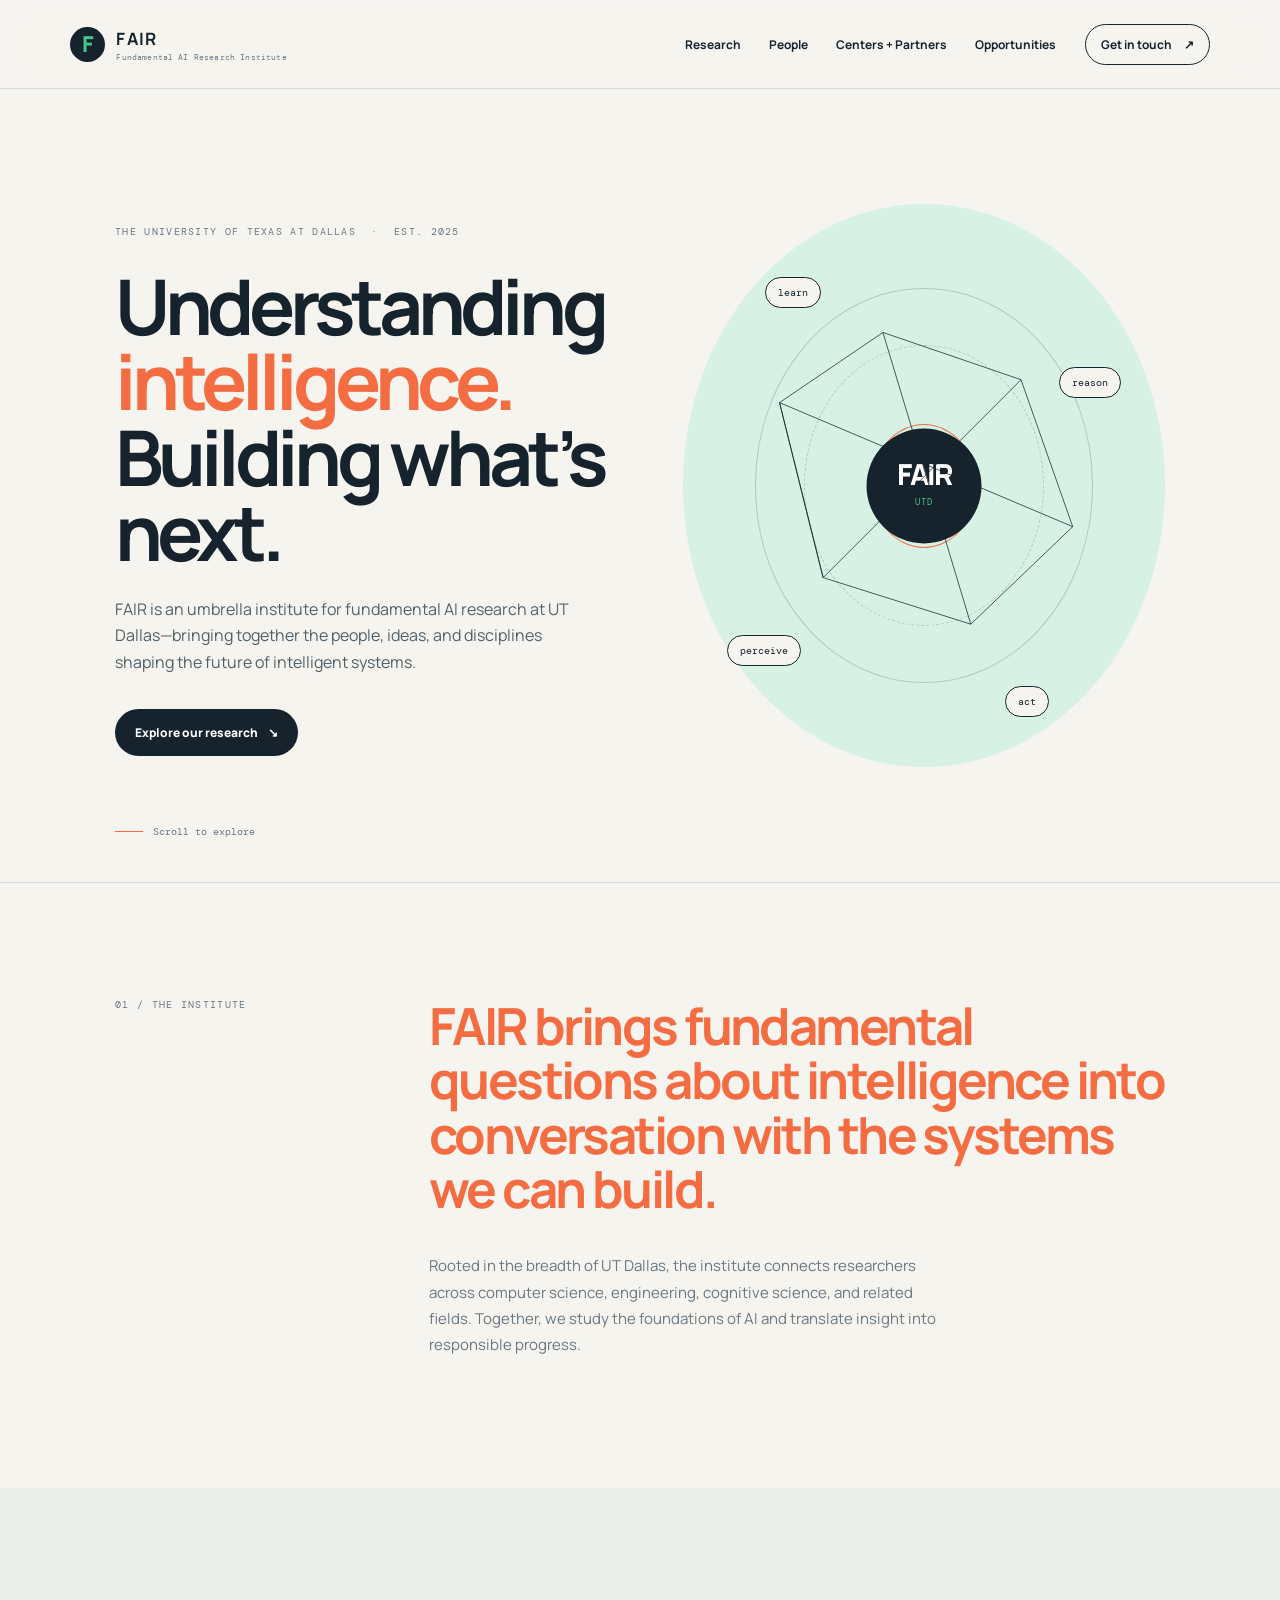
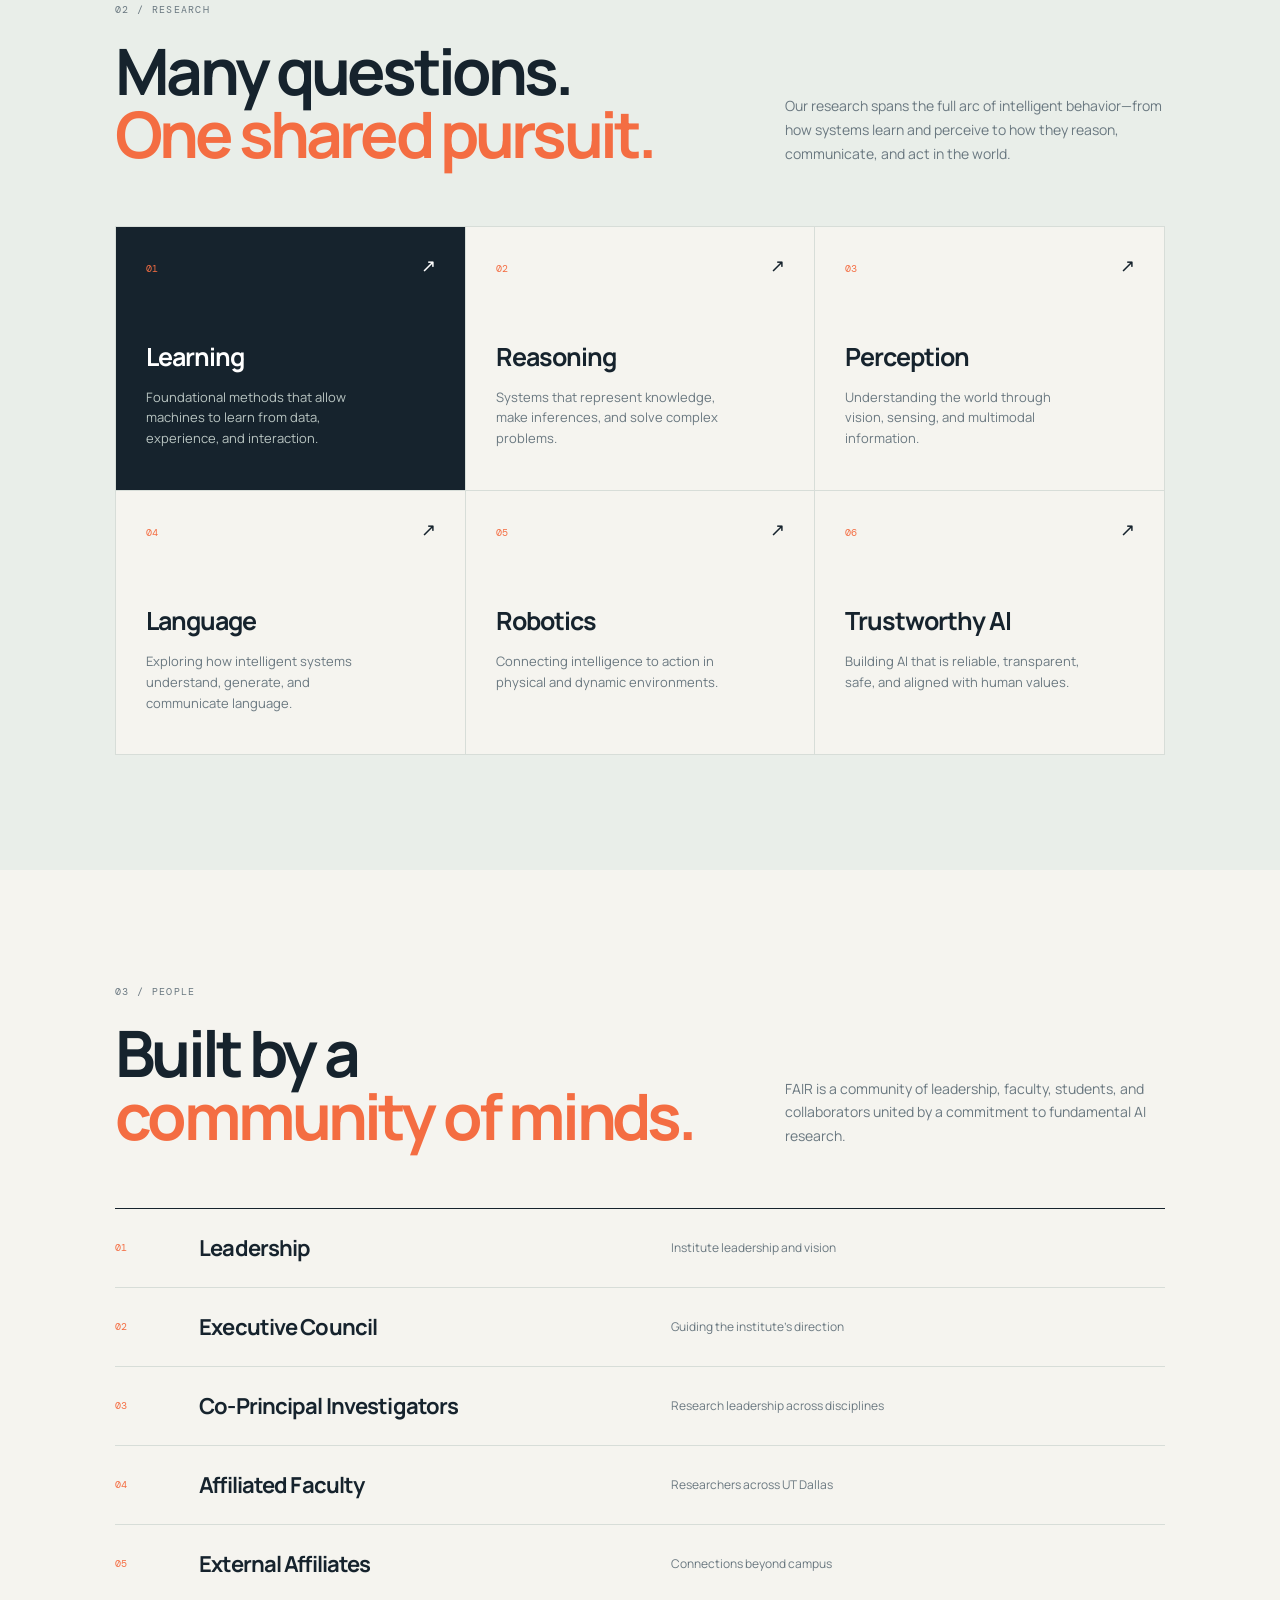
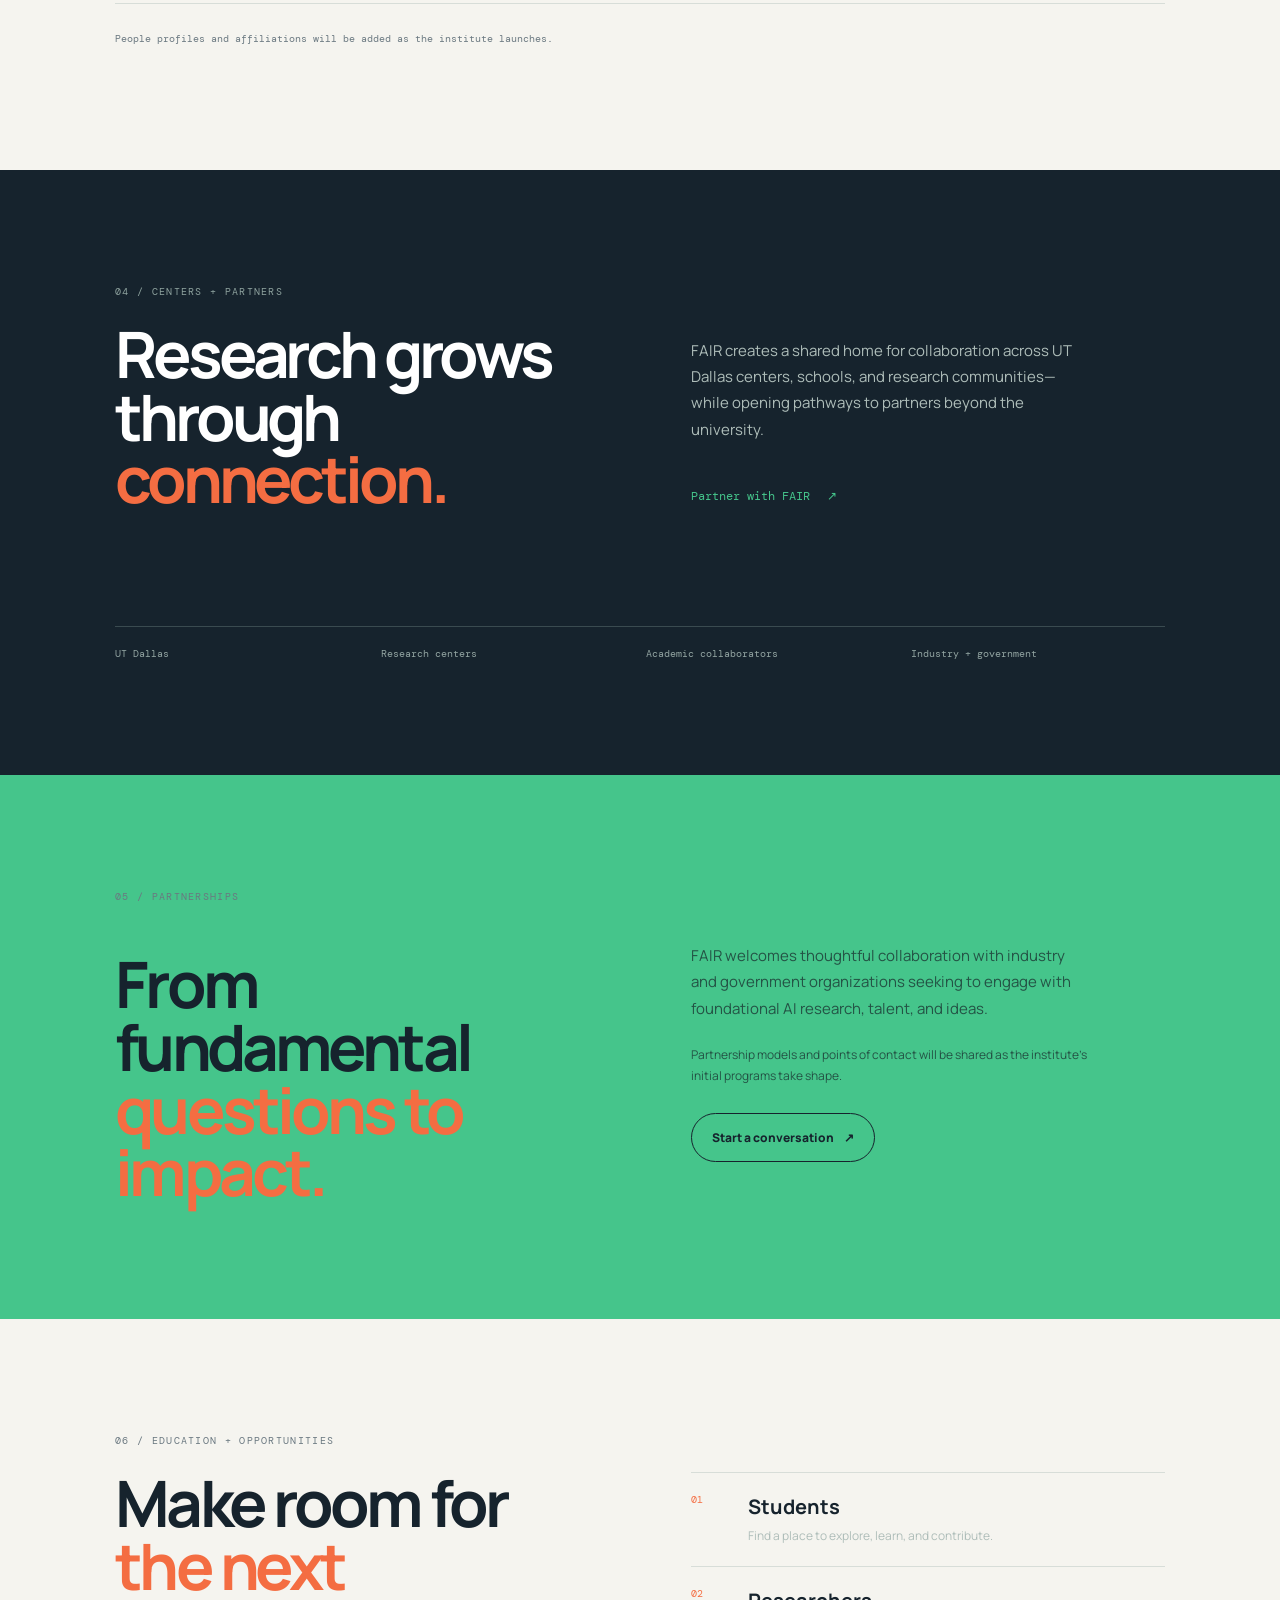
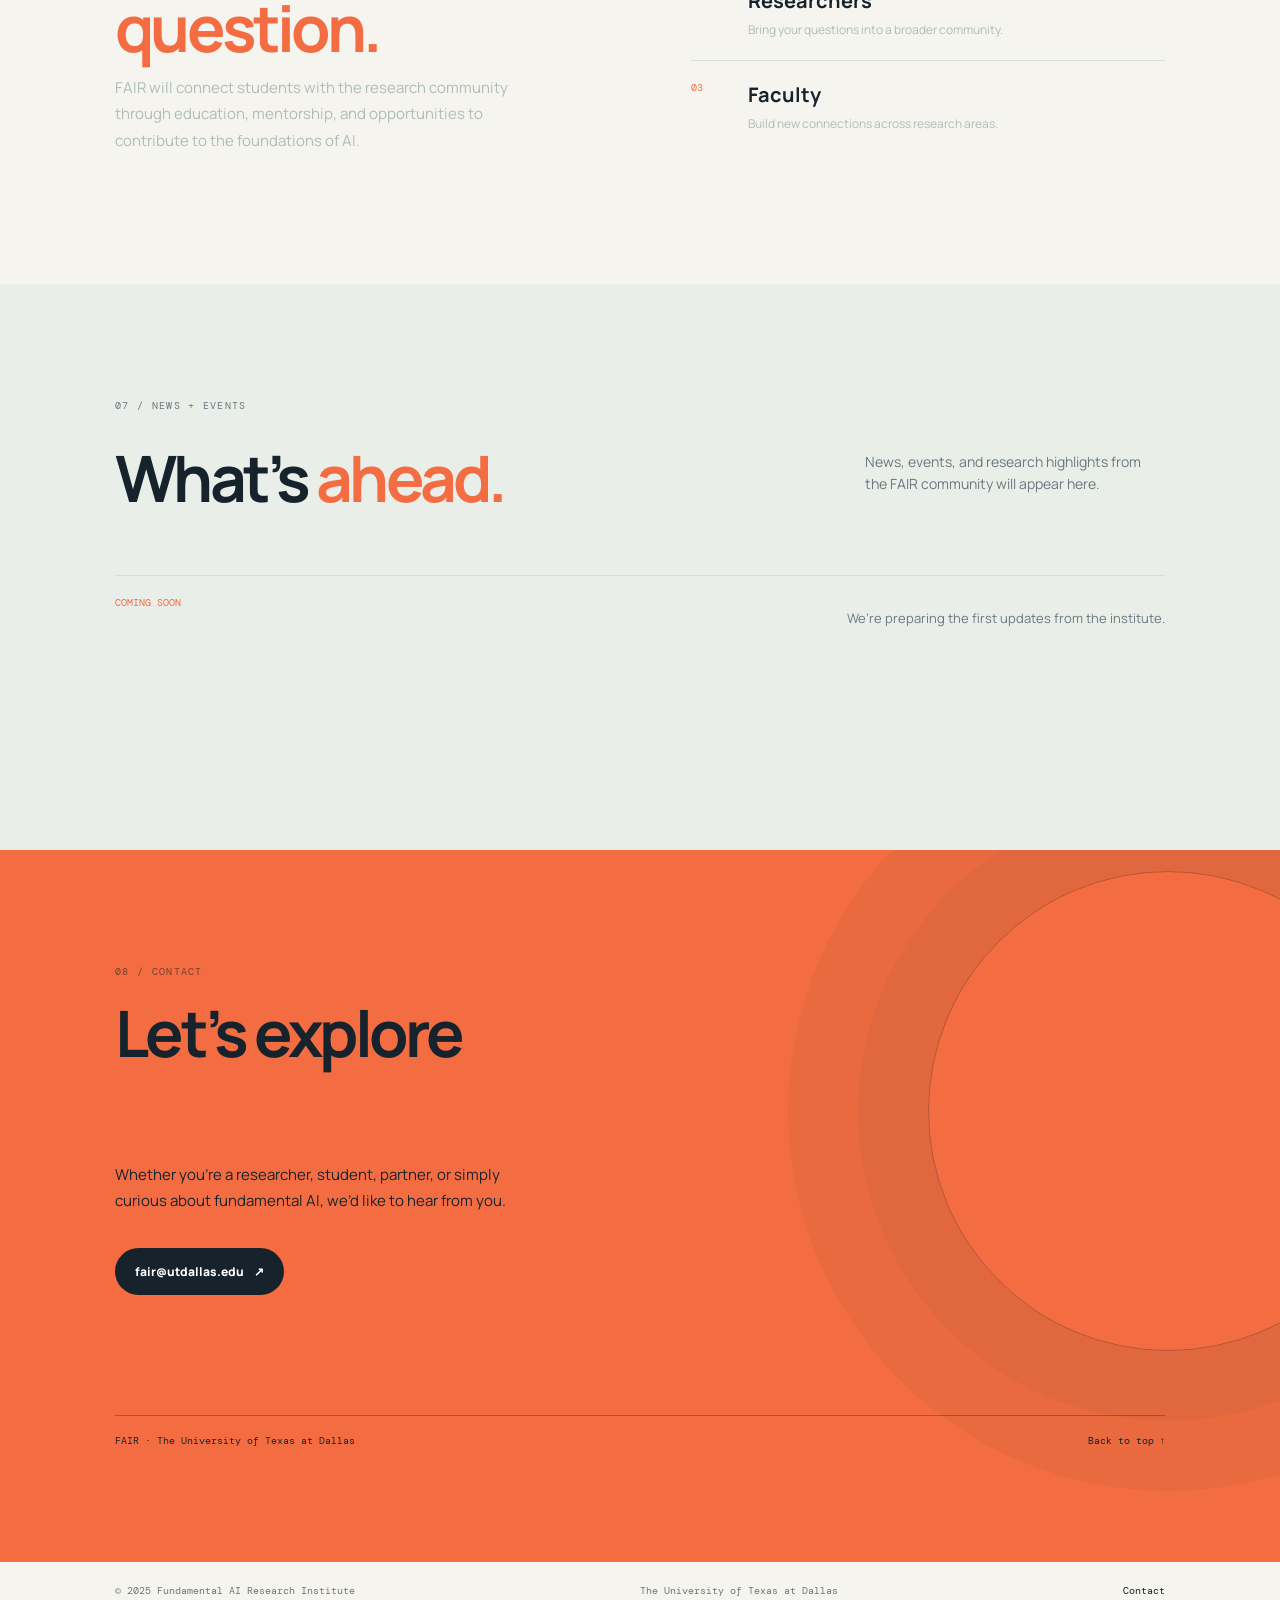
==== index.html @ 25bf82ef "Build initial FAIR institute website" ====
<!doctype html>
<html lang="en">
  <head>
    <meta charset="UTF-8" />
    <meta name="viewport" content="width=device-width, initial-scale=1.0" />
    <meta name="description" content="Fundamental AI Research Institute at The University of Texas at Dallas." />
    <title>FAIR — Fundamental AI Research Institute</title>
    <link rel="preconnect" href="https://fonts.googleapis.com" />
    <link rel="preconnect" href="https://fonts.gstatic.com" crossorigin />
    <link href="https://fonts.googleapis.com/css2?family=DM+Mono:wght@400;500&family=Manrope:wght@400;500;600;700;800&display=swap" rel="stylesheet" />
    <link rel="stylesheet" href="styles.css" />
  </head>
  <body>
    <div class="site-shell">
      <header class="topbar">
        <a class="brand" href="#home" aria-label="FAIR home">
          <span class="brand-mark" aria-hidden="true">F</span>
          <span><strong>FAIR</strong><small>Fundamental AI Research Institute</small></span>
        </a>
        <button class="menu-toggle" aria-label="Toggle menu" aria-expanded="false"><span></span><span></span></button>
        <nav class="nav" aria-label="Main navigation">
          <a href="#research">Research</a>
          <a href="#people">People</a>
          <a href="#centers">Centers + Partners</a>
          <a href="#opportunities">Opportunities</a>
          <a class="nav-contact" href="#contact">Get in touch <span>↗</span></a>
        </nav>
      </header>

      <main>
        <section class="hero page-section" id="home">
          <div class="hero-copy">
            <p class="eyebrow">The University of Texas at Dallas <span>·</span> Est. 2025</p>
            <h1>Understanding<br /><em>intelligence.</em><br />Building what’s next.</h1>
            <p class="hero-intro">FAIR is an umbrella institute for fundamental AI research at UT Dallas—bringing together the people, ideas, and disciplines shaping the future of intelligent systems.</p>
            <a class="button button-dark" href="#research">Explore our research <span>↘</span></a>
          </div>
          <div class="hero-visual" aria-label="Abstract illustration representing connected fields of AI research">
            <div class="orbit orbit-one"></div><div class="orbit orbit-two"></div><div class="orbit orbit-three"></div>
            <div class="core">FAIR<span>UTD</span></div>
            <span class="node node-a">learn</span><span class="node node-b">reason</span><span class="node node-c">perceive</span><span class="node node-d">act</span>
            <svg class="constellation" viewBox="0 0 600 600" aria-hidden="true"><path d="M105 187L245 92 432 156 502 355 364 487 164 424zM245 92l119 395M432 156L164 424M105 187l397 168M105 187l59 237" /></svg>
          </div>
          <div class="scroll-cue"><span></span> Scroll to explore</div>
        </section>

        <section class="statement page-section" id="about">
          <div class="section-label">01 / The institute</div>
          <div class="statement-content"><p class="display-copy">FAIR brings fundamental questions about intelligence into conversation with the systems we can build.</p><p class="body-copy">Rooted in the breadth of UT Dallas, the institute connects researchers across computer science, engineering, cognitive science, and related fields. Together, we study the foundations of AI and translate insight into responsible progress.</p></div>
        </section>

        <section class="research page-section" id="research">
          <div class="section-heading"><div><div class="section-label">02 / Research</div><h2>Many questions.<br /><em>One shared pursuit.</em></h2></div><p>Our research spans the full arc of intelligent behavior—from how systems learn and perceive to how they reason, communicate, and act in the world.</p></div>
          <div class="research-grid">
            <article class="research-card featured"><span class="card-number">01</span><h3>Learning</h3><p>Foundational methods that allow machines to learn from data, experience, and interaction.</p><span class="card-arrow">↗</span></article>
            <article class="research-card"><span class="card-number">02</span><h3>Reasoning</h3><p>Systems that represent knowledge, make inferences, and solve complex problems.</p><span class="card-arrow">↗</span></article>
            <article class="research-card"><span class="card-number">03</span><h3>Perception</h3><p>Understanding the world through vision, sensing, and multimodal information.</p><span class="card-arrow">↗</span></article>
            <article class="research-card"><span class="card-number">04</span><h3>Language</h3><p>Exploring how intelligent systems understand, generate, and communicate language.</p><span class="card-arrow">↗</span></article>
            <article class="research-card"><span class="card-number">05</span><h3>Robotics</h3><p>Connecting intelligence to action in physical and dynamic environments.</p><span class="card-arrow">↗</span></article>
            <article class="research-card"><span class="card-number">06</span><h3>Trustworthy AI</h3><p>Building AI that is reliable, transparent, safe, and aligned with human values.</p><span class="card-arrow">↗</span></article>
          </div>
        </section>

        <section class="people page-section" id="people">
          <div class="section-heading"><div><div class="section-label">03 / People</div><h2>Built by a<br /><em>community of minds.</em></h2></div><p>FAIR is a community of leadership, faculty, students, and collaborators united by a commitment to fundamental AI research.</p></div>
          <div class="people-list"><div><span>01</span><h3>Leadership</h3><p>Institute leadership and vision</p></div><div><span>02</span><h3>Executive Council</h3><p>Guiding the institute’s direction</p></div><div><span>03</span><h3>Co-Principal Investigators</h3><p>Research leadership across disciplines</p></div><div><span>04</span><h3>Affiliated Faculty</h3><p>Researchers across UT Dallas</p></div><div><span>05</span><h3>External Affiliates</h3><p>Connections beyond campus</p></div></div>
          <p class="pending-note">People profiles and affiliations will be added as the institute launches.</p>
        </section>

        <section class="dark-band page-section" id="centers"><div class="section-label">04 / Centers + partners</div><div class="dark-band-grid"><h2>Research grows<br />through <em>connection.</em></h2><div><p>FAIR creates a shared home for collaboration across UT Dallas centers, schools, and research communities—while opening pathways to partners beyond the university.</p><a class="text-link" href="#contact">Partner with FAIR <span>↗</span></a></div></div><div class="partner-lines"><span>UT Dallas</span><span>Research centers</span><span>Academic collaborators</span><span>Industry + government</span></div></section>

        <section class="partnerships page-section" id="partnerships"><div class="section-label">05 / Partnerships</div><div class="partnership-content"><h2>From fundamental<br /><em>questions to impact.</em></h2><div><p>FAIR welcomes thoughtful collaboration with industry and government organizations seeking to engage with foundational AI research, talent, and ideas.</p><p class="small-copy">Partnership models and points of contact will be shared as the institute’s initial programs take shape.</p><a class="button button-outline" href="#contact">Start a conversation <span>↗</span></a></div></div></section>

        <section class="education page-section" id="opportunities"><div class="section-label">06 / Education + opportunities</div><div class="education-grid"><div><h2>Make room for<br /><em>the next question.</em></h2><p>FAIR will connect students with the research community through education, mentorship, and opportunities to contribute to the foundations of AI.</p></div><div class="opportunity-stack"><div><span>01</span><h3>Students</h3><p>Find a place to explore, learn, and contribute.</p></div><div><span>02</span><h3>Researchers</h3><p>Bring your questions into a broader community.</p></div><div><span>03</span><h3>Faculty</h3><p>Build new connections across research areas.</p></div></div></div></section>

        <section class="news page-section" id="news"><div class="section-label">07 / News + events</div><div class="news-intro"><h2>What’s <em>ahead.</em></h2><p>News, events, and research highlights from the FAIR community will appear here.</p></div><div class="empty-news"><span>Coming soon</span><p>We’re preparing the first updates from the institute.</p></div></section>

        <section class="contact page-section" id="contact"><div class="contact-orb" aria-hidden="true"></div><div class="section-label">08 / Contact</div><h2>Let’s explore<br /><em>what’s possible.</em></h2><p>Whether you’re a researcher, student, partner, or simply curious about fundamental AI, we’d like to hear from you.</p><a class="button button-light" href="mailto:fair@utdallas.edu">fair@utdallas.edu <span>↗</span></a><div class="contact-footer"><span>FAIR · The University of Texas at Dallas</span><a href="#home">Back to top ↑</a></div></section>
      </main>
      <footer class="footer"><span>© 2025 Fundamental AI Research Institute</span><span>The University of Texas at Dallas</span><a href="#contact">Contact</a></footer>
    </div>
    <script src="app.js"></script>
  </body>
</html>
---- styles.css ----
:root{--ink:#16232d;--muted:#6a7880;--paper:#f5f4ef;--green:#45c58b;--mint:#d8f1e5;--line:#d7ddd8;--orange:#f46d42}*{box-sizing:border-box}html{scroll-behavior:smooth}body{margin:0;background:var(--paper);color:var(--ink);font-family:Manrope,Arial,sans-serif}a{color:inherit;text-decoration:none}.site-shell{max-width:1600px;margin:auto;overflow:hidden}.topbar{height:89px;padding:0 5.5vw;display:flex;align-items:center;justify-content:space-between;border-bottom:1px solid var(--line);background:rgba(245,244,239,.92);position:sticky;top:0;z-index:10;backdrop-filter:blur(14px)}.brand{display:flex;align-items:center;gap:11px}.brand-mark{display:grid;place-items:center;width:35px;height:35px;background:var(--ink);color:var(--green);font-size:22px;font-weight:800;border-radius:50%}.brand strong{display:block;font-size:17px;letter-spacing:.08em}.brand small{display:block;font-family:"DM Mono",monospace;font-size:8px;color:var(--muted);letter-spacing:.02em;margin-top:2px}.nav{display:flex;align-items:center;gap:2.2vw;font-size:12px;font-weight:700}.nav a{transition:color .2s}.nav a:hover,.text-link:hover{color:var(--orange)}.nav-contact{border:1px solid var(--ink);padding:11px 15px;border-radius:30px}.nav-contact span,.button span,.text-link span{margin-left:10px}.menu-toggle{display:none}.page-section{padding:115px 9vw}.hero{min-height:690px;padding-top:115px;position:relative;display:flex;justify-content:space-between;align-items:center}.eyebrow,.section-label{font-family:"DM Mono",monospace;text-transform:uppercase;font-size:10px;letter-spacing:.13em;color:var(--muted)}.eyebrow span{color:var(--green);padding:0 8px}.hero h1{font-size:clamp(48px,6vw,92px);line-height:.98;letter-spacing:-.065em;margin:30px 0 27px;font-weight:700}.hero h1 em,.section-heading em,.display-copy,.dark-band em,.partnership-content em,.education em,.news em,.contact em{color:var(--orange);font-style:normal}.hero-intro{max-width:470px;font-size:16px;line-height:1.65;color:#516168;margin-bottom:34px}.button{display:inline-flex;align-items:center;padding:15px 20px;border-radius:30px;font-size:12px;font-weight:800;transition:transform .2s,background .2s}.button:hover{transform:translateY(-3px)}.button-dark{background:var(--ink);color:white}.button-dark:hover{background:#243740}.hero-visual{width:min(44vw,570px);height:min(44vw,570px);min-width:370px;position:relative;background:var(--mint);border-radius:50%}.orbit{border:1px solid rgba(22,35,45,.19);border-radius:50%;position:absolute;inset:15%}.orbit-two{inset:25%;border-style:dashed}.orbit-three{inset:39%;border-color:var(--orange)}.core{position:absolute;left:50%;top:50%;transform:translate(-50%,-50%);width:115px;height:115px;border-radius:50%;display:grid;place-content:center;text-align:center;background:var(--ink);color:white;font-size:29px;line-height:.7;font-weight:800;letter-spacing:-.08em}.core span{font:9px "DM Mono";color:var(--green);letter-spacing:.08em;margin-top:11px}.constellation{position:absolute;inset:4%;width:92%;height:92%;fill:none;stroke:var(--ink);stroke-width:1}.node{position:absolute;background:var(--paper);border:1px solid var(--ink);padding:8px 12px;border-radius:20px;font:10px "DM Mono"}.node-a{top:13%;left:17%}.node-b{top:29%;right:9%}.node-c{bottom:18%;left:9%}.node-d{bottom:9%;right:24%}.scroll-cue{position:absolute;bottom:44px;left:9vw;display:flex;gap:10px;align-items:center;color:var(--muted);font:10px "DM Mono"}.scroll-cue span{display:block;width:28px;border-top:1px solid var(--orange)}.statement{border-top:1px solid var(--line);display:grid;grid-template-columns:25% 1fr;gap:4vw}.statement-content{max-width:850px}.display-copy{font-size:clamp(31px,4vw,58px);line-height:1.06;letter-spacing:-.05em;margin:0 0 38px;font-weight:700}.body-copy{max-width:510px;font-size:15px;line-height:1.75;color:var(--muted)}.section-heading{display:flex;justify-content:space-between;align-items:flex-end;margin-bottom:60px}.section-heading h2,.partnership-content h2,.education h2,.news h2,.contact h2{font-size:clamp(40px,5vw,72px);line-height:.98;letter-spacing:-.06em;margin:24px 0 0}.section-heading>p{max-width:380px;color:var(--muted);font-size:14px;line-height:1.7;margin:0}.research{background:#e9eee9}.research-grid{display:grid;grid-template-columns:repeat(3,1fr);gap:1px;background:var(--line);border:1px solid var(--line)}.research-card{min-height:250px;background:var(--paper);padding:28px 30px;position:relative;transition:background .25s,transform .25s}.research-card:hover{background:var(--mint);transform:translateY(-4px);z-index:1}.research-card.featured{background:var(--ink);color:white}.research-card.featured p{color:#b9c5c2}.card-number,.people-list span,.opportunity-stack span{font:10px "DM Mono";color:var(--orange)}.research-card h3{font-size:25px;letter-spacing:-.04em;margin:62px 0 12px}.research-card p{font-size:13px;line-height:1.6;color:var(--muted);max-width:240px}.card-arrow{position:absolute;right:29px;top:26px;font-size:18px}.people{background:var(--paper)}.people-list{border-top:1px solid var(--ink)}.people-list>div{display:grid;grid-template-columns:8% 45% 1fr;align-items:center;padding:24px 0;border-bottom:1px solid var(--line)}.people-list h3{margin:0;font-size:22px;letter-spacing:-.04em}.people-list p{margin:0;color:var(--muted);font-size:12px}.pending-note{font:10px "DM Mono";color:var(--muted);margin-top:28px}.dark-band{background:var(--ink);color:white}.dark-band .section-label{color:#8ea29e}.dark-band-grid,.partnership-content,.education-grid{display:grid;grid-template-columns:1fr 1fr;gap:8vw;margin-top:25px}.dark-band h2{font-size:clamp(42px,5vw,76px);line-height:.98;letter-spacing:-.065em;margin:0}.dark-band p,.partnership-content p,.education p{color:#aebdb9;line-height:1.75;font-size:15px;max-width:400px}.text-link{display:inline-block;margin-top:30px;color:var(--green);font:12px "DM Mono"}.partner-lines{display:grid;grid-template-columns:repeat(4,1fr);gap:12px;border-top:1px solid #3a4b50;margin-top:115px;padding-top:20px;color:#93a5a2;font:10px "DM Mono"}.partnerships{background:var(--green)}.partnership-content h2{margin-top:25px}.partnership-content p{color:#245345}.partnership-content .small-copy{font-size:12px;margin-top:22px}.button-outline{border:1px solid var(--ink);margin-top:15px}.button-outline:hover{background:var(--ink);color:white}.education-grid{margin-top:25px}.education h2{margin:0}.opportunity-stack>div{display:grid;grid-template-columns:12% 1fr;grid-template-rows:auto auto;border-top:1px solid var(--line);padding:20px 0}.opportunity-stack span{grid-row:1 / 3}.opportunity-stack h3{font-size:20px;margin:0}.opportunity-stack p{font-size:12px;margin:5px 0 0}.news{background:#e9eee9}.news-intro{display:flex;justify-content:space-between;align-items:flex-end;margin-top:25px}.news-intro h2{margin:0}.news-intro p{color:var(--muted);font-size:14px;max-width:300px;line-height:1.6}.empty-news{margin-top:65px;min-height:160px;border-top:1px solid var(--line);display:flex;justify-content:space-between;align-items:flex-start;padding-top:20px}.empty-news span{color:var(--orange);font:10px "DM Mono";text-transform:uppercase}.empty-news p{color:var(--muted);font-size:13px}.contact{background:var(--orange);color:var(--ink);position:relative;overflow:hidden}.contact .section-label{color:#73402d}.contact h2{position:relative}.contact>p{position:relative;max-width:400px;font-size:15px;line-height:1.7;margin:35px 0}.button-light{background:var(--ink);color:white;position:relative}.contact-orb{position:absolute;right:-10%;top:3%;width:480px;height:480px;border:1px solid rgba(22,35,45,.3);border-radius:50%;box-shadow:0 0 0 70px rgba(22,35,45,.04),0 0 0 140px rgba(22,35,45,.04)}.contact-footer{border-top:1px solid rgba(22,35,45,.35);margin-top:120px;padding-top:18px;display:flex;justify-content:space-between;font:10px "DM Mono"}.footer{display:flex;justify-content:space-between;padding:22px 9vw;color:var(--muted);font:10px "DM Mono"}.footer a{color:var(--ink)}
@media(max-width:800px){.topbar{height:73px;padding:0 6vw}.menu-toggle{display:flex;background:none;border:0;flex-direction:column;gap:5px;padding:8px}.menu-toggle span{width:24px;border-top:2px solid var(--ink)}.nav{display:none;position:absolute;top:73px;left:0;right:0;padding:20px 6vw 25px;background:var(--paper);border-bottom:1px solid var(--line);flex-direction:column;align-items:flex-start;gap:20px}.nav.open{display:flex}.hero{padding-top:80px;display:block;min-height:auto}.hero h1{font-size:52px}.hero-visual{width:75vw;height:75vw;min-width:0;margin:65px auto 25px}.scroll-cue{display:none}.page-section{padding:80px 7vw}.statement{display:block}.statement .section-label{margin-bottom:35px}.section-heading,.news-intro{display:block}.section-heading>p{margin-top:28px}.research-grid{grid-template-columns:1fr 1fr}.research-card{min-height:220px;padding:22px}.research-card h3{font-size:21px;margin-top:47px}.people-list>div{grid-template-columns:12% 1fr;gap:10px}.people-list p{grid-column:2}.dark-band-grid,.partnership-content,.education-grid{grid-template-columns:1fr;gap:25px}.partner-lines{grid-template-columns:1fr 1fr;margin-top:70px;gap:20px}.contact-orb{right:-35%;top:15%;width:360px;height:360px}.contact-footer{margin-top:80px;gap:20px;flex-direction:column}.footer{padding:20px 7vw;gap:12px;flex-wrap:wrap}}
@media(max-width:480px){.research-grid{grid-template-columns:1fr}.hero-visual{width:86vw;height:86vw}.node{font-size:8px;padding:6px 8px}.brand small{font-size:7px}.hero h1{font-size:46px}}
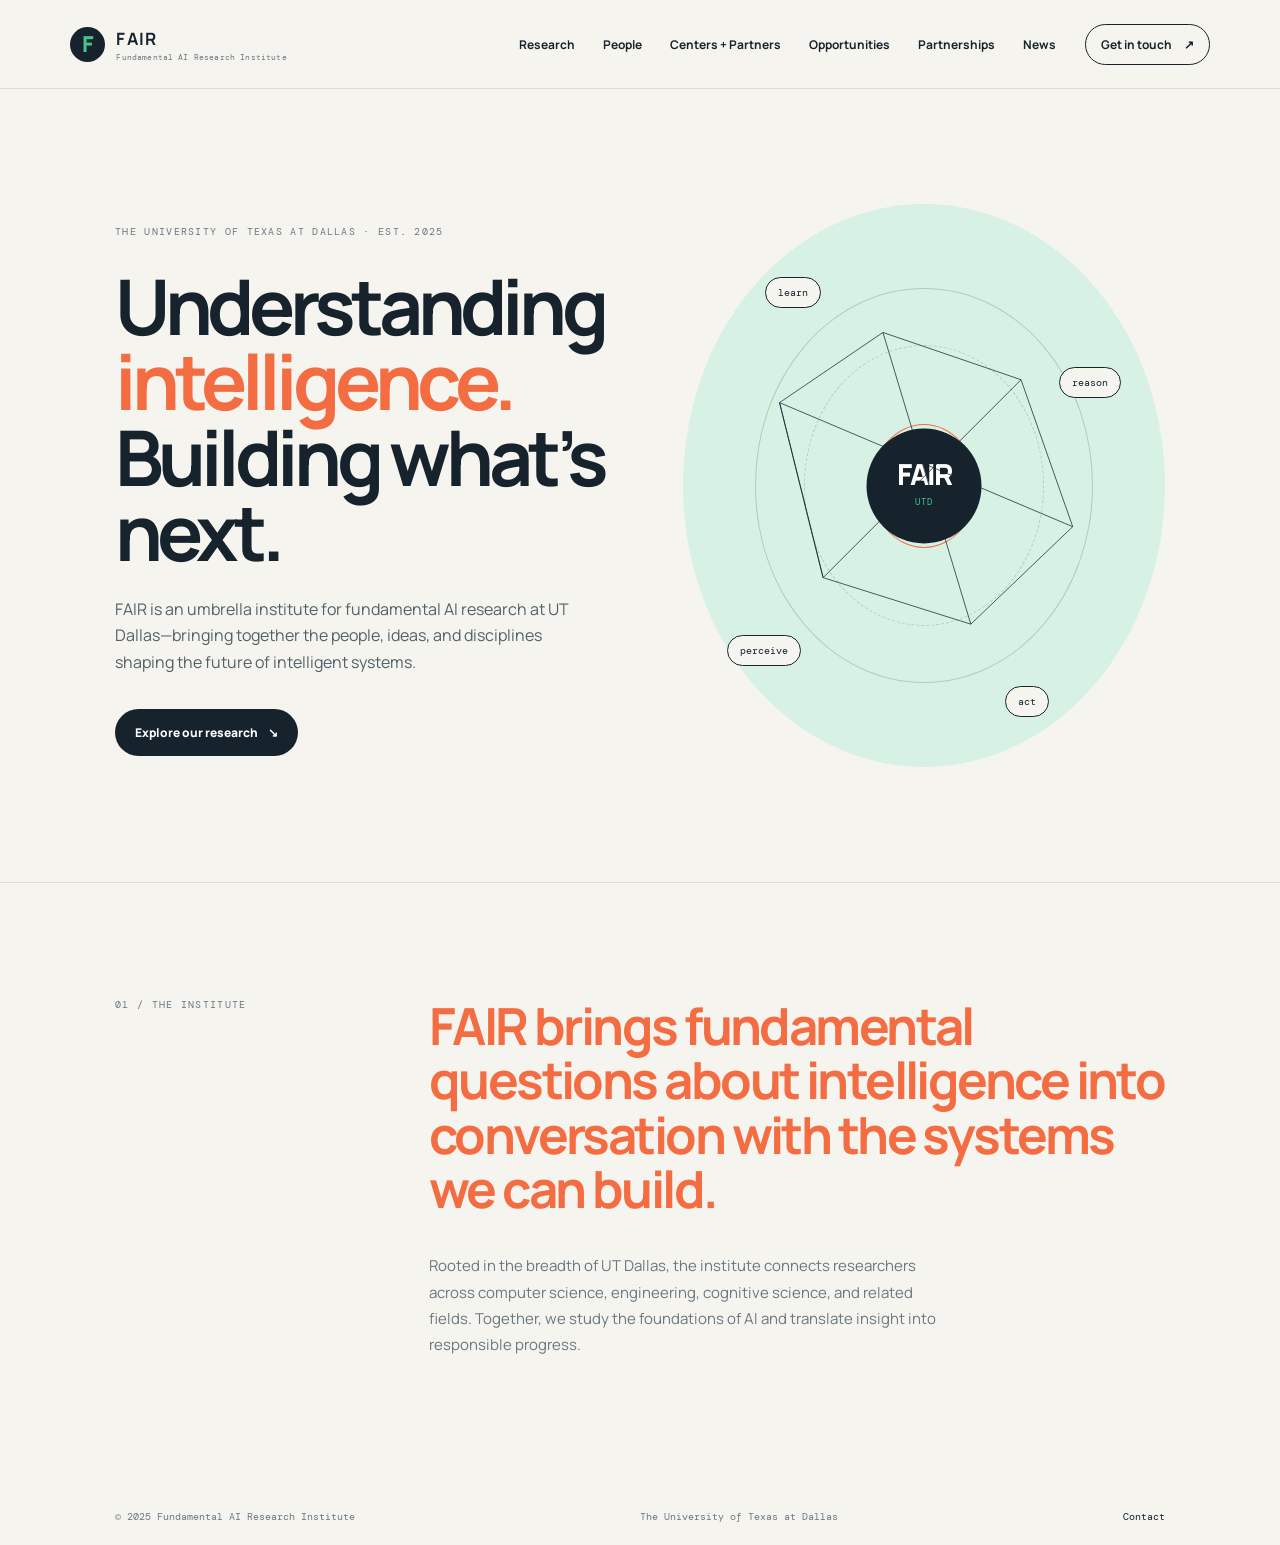
==== commit f7091c08: "Generate FAIR pages from editable YAML content" ====
--- a/index.html
+++ b/index.html
@@ -1,84 +1,55 @@
 <!doctype html>
 <html lang="en">
-  <head>
-    <meta charset="UTF-8" />
-    <meta name="viewport" content="width=device-width, initial-scale=1.0" />
-    <meta name="description" content="Fundamental AI Research Institute at The University of Texas at Dallas." />
-    <title>FAIR — Fundamental AI Research Institute</title>
-    <link rel="preconnect" href="https://fonts.googleapis.com" />
-    <link rel="preconnect" href="https://fonts.gstatic.com" crossorigin />
-    <link href="https://fonts.googleapis.com/css2?family=DM+Mono:wght@400;500&family=Manrope:wght@400;500;600;700;800&display=swap" rel="stylesheet" />
-    <link rel="stylesheet" href="styles.css" />
-  </head>
-  <body>
-    <div class="site-shell">
-      <header class="topbar">
-        <a class="brand" href="#home" aria-label="FAIR home">
-          <span class="brand-mark" aria-hidden="true">F</span>
-          <span><strong>FAIR</strong><small>Fundamental AI Research Institute</small></span>
-        </a>
-        <button class="menu-toggle" aria-label="Toggle menu" aria-expanded="false"><span></span><span></span></button>
-        <nav class="nav" aria-label="Main navigation">
-          <a href="#research">Research</a>
-          <a href="#people">People</a>
-          <a href="#centers">Centers + Partners</a>
-          <a href="#opportunities">Opportunities</a>
-          <a class="nav-contact" href="#contact">Get in touch <span>↗</span></a>
-        </nav>
-      </header>
+<head>
+  <meta charset="UTF-8">
+  <meta name="viewport" content="width=device-width, initial-scale=1">
+  <meta name="description" content="Fundamental AI Research Institute at The University of Texas at Dallas.">
+  <title>Fundamental AI Research Institute — FAIR</title>
+  <link rel="preconnect" href="https://fonts.googleapis.com">
+  <link rel="preconnect" href="https://fonts.gstatic.com" crossorigin>
+  <link href="https://fonts.googleapis.com/css2?family=DM+Mono:wght@400;500&family=Manrope:wght@400;500;600;700;800&display=swap" rel="stylesheet">
+  <link rel="stylesheet" href="styles.css">
+</head>
+<body>
+  <div class="site-shell">
+    <header class="topbar">
+      <a class="brand" href="index.html" aria-label="FAIR home">
+        <span class="brand-mark">F</span>
+        <span><strong>FAIR</strong><small>Fundamental AI Research Institute</small></span>
+      </a>
+      <button class="menu-toggle" aria-label="Toggle menu" aria-expanded="false"><span></span><span></span></button>
+      <nav class="nav" aria-label="Main navigation">
+      <a href="research.html">Research </a>
+      <a href="people.html">People </a>
+      <a href="centers.html">Centers + Partners </a>
+      <a href="opportunities.html">Opportunities </a>
+      <a href="partnerships.html">Partnerships </a>
+      <a href="news.html">News </a>
+      <a class="nav-contact" href="contact.html">Get in touch <span>↗</span></a>
+      </nav>
+    </header>
+    <main>
+<section class="hero page-section" id="home">
+  <div class="hero-copy">
+    <p class="eyebrow">The University of Texas at Dallas · Est. 2025</p>
+    <h1>Understanding<br><em>intelligence.</em><br>Building what’s next.</h1>
+    <p class="hero-intro">FAIR is an umbrella institute for fundamental AI research at UT Dallas—bringing together the people, ideas, and disciplines shaping the future of intelligent systems.</p>
+    <a class="button button-dark" href="research.html">Explore our research <span>↘</span></a>
+  </div>
+  <div class="hero-visual"><div class="orbit orbit-one"></div><div class="orbit orbit-two"></div><div class="orbit orbit-three"></div><div class="core">FAIR<span>UTD</span></div><span class="node node-a">learn</span><span class="node node-b">reason</span><span class="node node-c">perceive</span><span class="node node-d">act</span><svg class="constellation" viewBox="0 0 600 600" aria-hidden="true"><path d="M105 187L245 92 432 156 502 355 364 487 164 424zM245 92l119 395M432 156L164 424M105 187l397 168M105 187l59 237" /></svg></div>
+</section>
+<section class="statement page-section">
+  <div class="section-label">01 / The institute</div>
+  <div class="statement-content"><p class="display-copy">FAIR brings fundamental questions about intelligence into conversation with the systems we can build.</p><p class="body-copy">Rooted in the breadth of UT Dallas, the institute connects researchers across computer science, engineering, cognitive science, and related fields. Together, we study the foundations of AI and translate insight into responsible progress.</p></div>
+</section>
 
-      <main>
-        <section class="hero page-section" id="home">
-          <div class="hero-copy">
-            <p class="eyebrow">The University of Texas at Dallas <span>·</span> Est. 2025</p>
-            <h1>Understanding<br /><em>intelligence.</em><br />Building what’s next.</h1>
-            <p class="hero-intro">FAIR is an umbrella institute for fundamental AI research at UT Dallas—bringing together the people, ideas, and disciplines shaping the future of intelligent systems.</p>
-            <a class="button button-dark" href="#research">Explore our research <span>↘</span></a>
-          </div>
-          <div class="hero-visual" aria-label="Abstract illustration representing connected fields of AI research">
-            <div class="orbit orbit-one"></div><div class="orbit orbit-two"></div><div class="orbit orbit-three"></div>
-            <div class="core">FAIR<span>UTD</span></div>
-            <span class="node node-a">learn</span><span class="node node-b">reason</span><span class="node node-c">perceive</span><span class="node node-d">act</span>
-            <svg class="constellation" viewBox="0 0 600 600" aria-hidden="true"><path d="M105 187L245 92 432 156 502 355 364 487 164 424zM245 92l119 395M432 156L164 424M105 187l397 168M105 187l59 237" /></svg>
-          </div>
-          <div class="scroll-cue"><span></span> Scroll to explore</div>
-        </section>
-
-        <section class="statement page-section" id="about">
-          <div class="section-label">01 / The institute</div>
-          <div class="statement-content"><p class="display-copy">FAIR brings fundamental questions about intelligence into conversation with the systems we can build.</p><p class="body-copy">Rooted in the breadth of UT Dallas, the institute connects researchers across computer science, engineering, cognitive science, and related fields. Together, we study the foundations of AI and translate insight into responsible progress.</p></div>
-        </section>
-
-        <section class="research page-section" id="research">
-          <div class="section-heading"><div><div class="section-label">02 / Research</div><h2>Many questions.<br /><em>One shared pursuit.</em></h2></div><p>Our research spans the full arc of intelligent behavior—from how systems learn and perceive to how they reason, communicate, and act in the world.</p></div>
-          <div class="research-grid">
-            <article class="research-card featured"><span class="card-number">01</span><h3>Learning</h3><p>Foundational methods that allow machines to learn from data, experience, and interaction.</p><span class="card-arrow">↗</span></article>
-            <article class="research-card"><span class="card-number">02</span><h3>Reasoning</h3><p>Systems that represent knowledge, make inferences, and solve complex problems.</p><span class="card-arrow">↗</span></article>
-            <article class="research-card"><span class="card-number">03</span><h3>Perception</h3><p>Understanding the world through vision, sensing, and multimodal information.</p><span class="card-arrow">↗</span></article>
-            <article class="research-card"><span class="card-number">04</span><h3>Language</h3><p>Exploring how intelligent systems understand, generate, and communicate language.</p><span class="card-arrow">↗</span></article>
-            <article class="research-card"><span class="card-number">05</span><h3>Robotics</h3><p>Connecting intelligence to action in physical and dynamic environments.</p><span class="card-arrow">↗</span></article>
-            <article class="research-card"><span class="card-number">06</span><h3>Trustworthy AI</h3><p>Building AI that is reliable, transparent, safe, and aligned with human values.</p><span class="card-arrow">↗</span></article>
-          </div>
-        </section>
-
-        <section class="people page-section" id="people">
-          <div class="section-heading"><div><div class="section-label">03 / People</div><h2>Built by a<br /><em>community of minds.</em></h2></div><p>FAIR is a community of leadership, faculty, students, and collaborators united by a commitment to fundamental AI research.</p></div>
-          <div class="people-list"><div><span>01</span><h3>Leadership</h3><p>Institute leadership and vision</p></div><div><span>02</span><h3>Executive Council</h3><p>Guiding the institute’s direction</p></div><div><span>03</span><h3>Co-Principal Investigators</h3><p>Research leadership across disciplines</p></div><div><span>04</span><h3>Affiliated Faculty</h3><p>Researchers across UT Dallas</p></div><div><span>05</span><h3>External Affiliates</h3><p>Connections beyond campus</p></div></div>
-          <p class="pending-note">People profiles and affiliations will be added as the institute launches.</p>
-        </section>
-
-        <section class="dark-band page-section" id="centers"><div class="section-label">04 / Centers + partners</div><div class="dark-band-grid"><h2>Research grows<br />through <em>connection.</em></h2><div><p>FAIR creates a shared home for collaboration across UT Dallas centers, schools, and research communities—while opening pathways to partners beyond the university.</p><a class="text-link" href="#contact">Partner with FAIR <span>↗</span></a></div></div><div class="partner-lines"><span>UT Dallas</span><span>Research centers</span><span>Academic collaborators</span><span>Industry + government</span></div></section>
-
-        <section class="partnerships page-section" id="partnerships"><div class="section-label">05 / Partnerships</div><div class="partnership-content"><h2>From fundamental<br /><em>questions to impact.</em></h2><div><p>FAIR welcomes thoughtful collaboration with industry and government organizations seeking to engage with foundational AI research, talent, and ideas.</p><p class="small-copy">Partnership models and points of contact will be shared as the institute’s initial programs take shape.</p><a class="button button-outline" href="#contact">Start a conversation <span>↗</span></a></div></div></section>
-
-        <section class="education page-section" id="opportunities"><div class="section-label">06 / Education + opportunities</div><div class="education-grid"><div><h2>Make room for<br /><em>the next question.</em></h2><p>FAIR will connect students with the research community through education, mentorship, and opportunities to contribute to the foundations of AI.</p></div><div class="opportunity-stack"><div><span>01</span><h3>Students</h3><p>Find a place to explore, learn, and contribute.</p></div><div><span>02</span><h3>Researchers</h3><p>Bring your questions into a broader community.</p></div><div><span>03</span><h3>Faculty</h3><p>Build new connections across research areas.</p></div></div></div></section>
-
-        <section class="news page-section" id="news"><div class="section-label">07 / News + events</div><div class="news-intro"><h2>What’s <em>ahead.</em></h2><p>News, events, and research highlights from the FAIR community will appear here.</p></div><div class="empty-news"><span>Coming soon</span><p>We’re preparing the first updates from the institute.</p></div></section>
-
-        <section class="contact page-section" id="contact"><div class="contact-orb" aria-hidden="true"></div><div class="section-label">08 / Contact</div><h2>Let’s explore<br /><em>what’s possible.</em></h2><p>Whether you’re a researcher, student, partner, or simply curious about fundamental AI, we’d like to hear from you.</p><a class="button button-light" href="mailto:fair@utdallas.edu">fair@utdallas.edu <span>↗</span></a><div class="contact-footer"><span>FAIR · The University of Texas at Dallas</span><a href="#home">Back to top ↑</a></div></section>
-      </main>
-      <footer class="footer"><span>© 2025 Fundamental AI Research Institute</span><span>The University of Texas at Dallas</span><a href="#contact">Contact</a></footer>
-    </div>
-    <script src="app.js"></script>
-  </body>
+    </main>
+    <footer class="footer">
+      <span>© 2025 Fundamental AI Research Institute</span>
+      <span>The University of Texas at Dallas</span>
+      <a href="contact.html">Contact</a>
+    </footer>
+  </div>
+  <script src="app.js"></script>
+</body>
 </html>
--- a/styles.css
+++ b/styles.css
@@ -1,3 +1,4 @@
 :root{--ink:#16232d;--muted:#6a7880;--paper:#f5f4ef;--green:#45c58b;--mint:#d8f1e5;--line:#d7ddd8;--orange:#f46d42}*{box-sizing:border-box}html{scroll-behavior:smooth}body{margin:0;background:var(--paper);color:var(--ink);font-family:Manrope,Arial,sans-serif}a{color:inherit;text-decoration:none}.site-shell{max-width:1600px;margin:auto;overflow:hidden}.topbar{height:89px;padding:0 5.5vw;display:flex;align-items:center;justify-content:space-between;border-bottom:1px solid var(--line);background:rgba(245,244,239,.92);position:sticky;top:0;z-index:10;backdrop-filter:blur(14px)}.brand{display:flex;align-items:center;gap:11px}.brand-mark{display:grid;place-items:center;width:35px;height:35px;background:var(--ink);color:var(--green);font-size:22px;font-weight:800;border-radius:50%}.brand strong{display:block;font-size:17px;letter-spacing:.08em}.brand small{display:block;font-family:"DM Mono",monospace;font-size:8px;color:var(--muted);letter-spacing:.02em;margin-top:2px}.nav{display:flex;align-items:center;gap:2.2vw;font-size:12px;font-weight:700}.nav a{transition:color .2s}.nav a:hover,.text-link:hover{color:var(--orange)}.nav-contact{border:1px solid var(--ink);padding:11px 15px;border-radius:30px}.nav-contact span,.button span,.text-link span{margin-left:10px}.menu-toggle{display:none}.page-section{padding:115px 9vw}.hero{min-height:690px;padding-top:115px;position:relative;display:flex;justify-content:space-between;align-items:center}.eyebrow,.section-label{font-family:"DM Mono",monospace;text-transform:uppercase;font-size:10px;letter-spacing:.13em;color:var(--muted)}.eyebrow span{color:var(--green);padding:0 8px}.hero h1{font-size:clamp(48px,6vw,92px);line-height:.98;letter-spacing:-.065em;margin:30px 0 27px;font-weight:700}.hero h1 em,.section-heading em,.display-copy,.dark-band em,.partnership-content em,.education em,.news em,.contact em{color:var(--orange);font-style:normal}.hero-intro{max-width:470px;font-size:16px;line-height:1.65;color:#516168;margin-bottom:34px}.button{display:inline-flex;align-items:center;padding:15px 20px;border-radius:30px;font-size:12px;font-weight:800;transition:transform .2s,background .2s}.button:hover{transform:translateY(-3px)}.button-dark{background:var(--ink);color:white}.button-dark:hover{background:#243740}.hero-visual{width:min(44vw,570px);height:min(44vw,570px);min-width:370px;position:relative;background:var(--mint);border-radius:50%}.orbit{border:1px solid rgba(22,35,45,.19);border-radius:50%;position:absolute;inset:15%}.orbit-two{inset:25%;border-style:dashed}.orbit-three{inset:39%;border-color:var(--orange)}.core{position:absolute;left:50%;top:50%;transform:translate(-50%,-50%);width:115px;height:115px;border-radius:50%;display:grid;place-content:center;text-align:center;background:var(--ink);color:white;font-size:29px;line-height:.7;font-weight:800;letter-spacing:-.08em}.core span{font:9px "DM Mono";color:var(--green);letter-spacing:.08em;margin-top:11px}.constellation{position:absolute;inset:4%;width:92%;height:92%;fill:none;stroke:var(--ink);stroke-width:1}.node{position:absolute;background:var(--paper);border:1px solid var(--ink);padding:8px 12px;border-radius:20px;font:10px "DM Mono"}.node-a{top:13%;left:17%}.node-b{top:29%;right:9%}.node-c{bottom:18%;left:9%}.node-d{bottom:9%;right:24%}.scroll-cue{position:absolute;bottom:44px;left:9vw;display:flex;gap:10px;align-items:center;color:var(--muted);font:10px "DM Mono"}.scroll-cue span{display:block;width:28px;border-top:1px solid var(--orange)}.statement{border-top:1px solid var(--line);display:grid;grid-template-columns:25% 1fr;gap:4vw}.statement-content{max-width:850px}.display-copy{font-size:clamp(31px,4vw,58px);line-height:1.06;letter-spacing:-.05em;margin:0 0 38px;font-weight:700}.body-copy{max-width:510px;font-size:15px;line-height:1.75;color:var(--muted)}.section-heading{display:flex;justify-content:space-between;align-items:flex-end;margin-bottom:60px}.section-heading h2,.partnership-content h2,.education h2,.news h2,.contact h2{font-size:clamp(40px,5vw,72px);line-height:.98;letter-spacing:-.06em;margin:24px 0 0}.section-heading>p{max-width:380px;color:var(--muted);font-size:14px;line-height:1.7;margin:0}.research{background:#e9eee9}.research-grid{display:grid;grid-template-columns:repeat(3,1fr);gap:1px;background:var(--line);border:1px solid var(--line)}.research-card{min-height:250px;background:var(--paper);padding:28px 30px;position:relative;transition:background .25s,transform .25s}.research-card:hover{background:var(--mint);transform:translateY(-4px);z-index:1}.research-card.featured{background:var(--ink);color:white}.research-card.featured p{color:#b9c5c2}.card-number,.people-list span,.opportunity-stack span{font:10px "DM Mono";color:var(--orange)}.research-card h3{font-size:25px;letter-spacing:-.04em;margin:62px 0 12px}.research-card p{font-size:13px;line-height:1.6;color:var(--muted);max-width:240px}.card-arrow{position:absolute;right:29px;top:26px;font-size:18px}.people{background:var(--paper)}.people-list{border-top:1px solid var(--ink)}.people-list>div{display:grid;grid-template-columns:8% 45% 1fr;align-items:center;padding:24px 0;border-bottom:1px solid var(--line)}.people-list h3{margin:0;font-size:22px;letter-spacing:-.04em}.people-list p{margin:0;color:var(--muted);font-size:12px}.pending-note{font:10px "DM Mono";color:var(--muted);margin-top:28px}.dark-band{background:var(--ink);color:white}.dark-band .section-label{color:#8ea29e}.dark-band-grid,.partnership-content,.education-grid{display:grid;grid-template-columns:1fr 1fr;gap:8vw;margin-top:25px}.dark-band h2{font-size:clamp(42px,5vw,76px);line-height:.98;letter-spacing:-.065em;margin:0}.dark-band p,.partnership-content p,.education p{color:#aebdb9;line-height:1.75;font-size:15px;max-width:400px}.text-link{display:inline-block;margin-top:30px;color:var(--green);font:12px "DM Mono"}.partner-lines{display:grid;grid-template-columns:repeat(4,1fr);gap:12px;border-top:1px solid #3a4b50;margin-top:115px;padding-top:20px;color:#93a5a2;font:10px "DM Mono"}.partnerships{background:var(--green)}.partnership-content h2{margin-top:25px}.partnership-content p{color:#245345}.partnership-content .small-copy{font-size:12px;margin-top:22px}.button-outline{border:1px solid var(--ink);margin-top:15px}.button-outline:hover{background:var(--ink);color:white}.education-grid{margin-top:25px}.education h2{margin:0}.opportunity-stack>div{display:grid;grid-template-columns:12% 1fr;grid-template-rows:auto auto;border-top:1px solid var(--line);padding:20px 0}.opportunity-stack span{grid-row:1 / 3}.opportunity-stack h3{font-size:20px;margin:0}.opportunity-stack p{font-size:12px;margin:5px 0 0}.news{background:#e9eee9}.news-intro{display:flex;justify-content:space-between;align-items:flex-end;margin-top:25px}.news-intro h2{margin:0}.news-intro p{color:var(--muted);font-size:14px;max-width:300px;line-height:1.6}.empty-news{margin-top:65px;min-height:160px;border-top:1px solid var(--line);display:flex;justify-content:space-between;align-items:flex-start;padding-top:20px}.empty-news span{color:var(--orange);font:10px "DM Mono";text-transform:uppercase}.empty-news p{color:var(--muted);font-size:13px}.contact{background:var(--orange);color:var(--ink);position:relative;overflow:hidden}.contact .section-label{color:#73402d}.contact h2{position:relative}.contact>p{position:relative;max-width:400px;font-size:15px;line-height:1.7;margin:35px 0}.button-light{background:var(--ink);color:white;position:relative}.contact-orb{position:absolute;right:-10%;top:3%;width:480px;height:480px;border:1px solid rgba(22,35,45,.3);border-radius:50%;box-shadow:0 0 0 70px rgba(22,35,45,.04),0 0 0 140px rgba(22,35,45,.04)}.contact-footer{border-top:1px solid rgba(22,35,45,.35);margin-top:120px;padding-top:18px;display:flex;justify-content:space-between;font:10px "DM Mono"}.footer{display:flex;justify-content:space-between;padding:22px 9vw;color:var(--muted);font:10px "DM Mono"}.footer a{color:var(--ink)}
 @media(max-width:800px){.topbar{height:73px;padding:0 6vw}.menu-toggle{display:flex;background:none;border:0;flex-direction:column;gap:5px;padding:8px}.menu-toggle span{width:24px;border-top:2px solid var(--ink)}.nav{display:none;position:absolute;top:73px;left:0;right:0;padding:20px 6vw 25px;background:var(--paper);border-bottom:1px solid var(--line);flex-direction:column;align-items:flex-start;gap:20px}.nav.open{display:flex}.hero{padding-top:80px;display:block;min-height:auto}.hero h1{font-size:52px}.hero-visual{width:75vw;height:75vw;min-width:0;margin:65px auto 25px}.scroll-cue{display:none}.page-section{padding:80px 7vw}.statement{display:block}.statement .section-label{margin-bottom:35px}.section-heading,.news-intro{display:block}.section-heading>p{margin-top:28px}.research-grid{grid-template-columns:1fr 1fr}.research-card{min-height:220px;padding:22px}.research-card h3{font-size:21px;margin-top:47px}.people-list>div{grid-template-columns:12% 1fr;gap:10px}.people-list p{grid-column:2}.dark-band-grid,.partnership-content,.education-grid{grid-template-columns:1fr;gap:25px}.partner-lines{grid-template-columns:1fr 1fr;margin-top:70px;gap:20px}.contact-orb{right:-35%;top:15%;width:360px;height:360px}.contact-footer{margin-top:80px;gap:20px;flex-direction:column}.footer{padding:20px 7vw;gap:12px;flex-wrap:wrap}}
 @media(max-width:480px){.research-grid{grid-template-columns:1fr}.hero-visual{width:86vw;height:86vw}.node{font-size:8px;padding:6px 8px}.brand small{font-size:7px}.hero h1{font-size:46px}}
+.nav a.active{color:var(--orange)}.subhero{padding:125px 9vw 105px;background:var(--ink);color:white}.subhero .section-label{color:#91a49f}.subhero h1{font-size:clamp(52px,7vw,100px);line-height:.95;letter-spacing:-.07em;margin:28px 0}.subhero h1 em{color:var(--green);font-style:normal}.subhero>p{max-width:480px;color:#b6c4c0;font-size:16px;line-height:1.7}.subhero.compact{min-height:450px}.orange-hero{background:var(--orange);color:var(--ink)}.orange-hero .section-label{color:#72412f}.orange-hero h1 em{color:var(--ink)}.orange-hero>p{color:#51372f}.content-page{padding:100px 9vw}.intro-band{display:grid;grid-template-columns:1fr 1fr;gap:8vw;padding-bottom:65px;border-bottom:1px solid var(--line)}.intro-band h2{font-size:clamp(40px,5vw,70px);line-height:.98;letter-spacing:-.06em;margin:0}.intro-band h2 em{font-style:normal;color:var(--orange)}.intro-band p{max-width:410px;color:var(--muted);line-height:1.75;font-size:15px;margin:0}.thrust-list article,.entity-list>div,.partnership-rows>div{display:grid;grid-template-columns:8% 1fr 22%;gap:20px;padding:28px 0;border-bottom:1px solid var(--line);align-items:start}.thrust-list article>span,.entity-list span,.partnership-rows>div>span{font:11px "DM Mono";color:var(--orange)}.thrust-list h3,.entity-list h3,.partnership-rows h3{margin:0;font-size:20px;letter-spacing:-.03em}.thrust-list p,.entity-list p,.partnership-rows p{color:var(--muted);font-size:13px;line-height:1.6;margin:8px 0 0;max-width:600px}.thrust-list b{font:11px "DM Mono";font-weight:400;color:var(--muted);text-align:right}.people-group{padding:65px 0 0}.people-group>h2{font-size:clamp(30px,3vw,44px);letter-spacing:-.05em;margin:0 0 25px}.profile-grid{display:grid;grid-template-columns:1fr 1fr;gap:1px;background:var(--line)}.profile{background:var(--paper);padding:30px}.featured-profile{background:var(--mint)}.profile>span,.name-grid p,.group-intro{color:var(--muted);font:10px "DM Mono";text-transform:uppercase;letter-spacing:.08em}.profile h3{font-size:30px;letter-spacing:-.05em;margin:45px 0 10px}.profile p{max-width:340px;color:#506168;font-size:13px;line-height:1.65}.name-grid{display:grid;grid-template-columns:repeat(3,1fr);gap:1px;background:var(--line);border:1px solid var(--line)}.name-grid>div{background:var(--paper);padding:23px}.name-grid h3{margin:0;font-size:17px}.name-grid p{font-size:9px;line-height:1.4;margin:8px 0 0;text-transform:none;letter-spacing:0}.group-intro{font-size:11px;line-height:1.7;text-transform:none;max-width:610px}.faculty-cloud{font-size:21px;line-height:1.9;letter-spacing:-.03em;max-width:1000px}.partner-intro{margin-top:110px}.entity-list>div{grid-template-columns:8% 42% 1fr}.partner-list p{margin-top:0}.opportunity-cards{display:grid;grid-template-columns:repeat(3,1fr);gap:1px;background:var(--line);margin-top:65px}.opportunity-cards article{background:var(--paper);padding:28px;min-height:225px}.opportunity-cards span{font:11px "DM Mono";color:var(--orange)}.opportunity-cards h3{margin:58px 0 10px;font-size:20px}.opportunity-cards p{color:var(--muted);font-size:13px;line-height:1.6;margin:0}.callout,.application-band{background:var(--green);margin-top:80px;padding:45px}.callout>span{font:10px "DM Mono";text-transform:uppercase}.callout h2,.application-band h2{font-size:clamp(37px,4vw,60px);letter-spacing:-.06em;line-height:.98;margin:28px 0}.partnership-rows{margin-top:65px}.partnership-rows>div{grid-template-columns:8% 1fr}.application-band{background:var(--orange)}.application-band p{max-width:380px;color:#51372f;font-size:14px;line-height:1.7;margin:0 0 25px}.large-empty{padding:80px 0 140px;display:block}.large-empty h2{font-size:clamp(45px,6vw,82px);line-height:.95;letter-spacing:-.07em;margin:40px 0 25px}.large-empty h2 em{color:var(--orange);font-style:normal}.large-empty p{color:var(--muted);font-size:15px}.contact-page{min-height:720px;padding-top:120px}.contact-page h1{font-size:clamp(52px,7vw,100px);line-height:.95;letter-spacing:-.07em;margin:28px 0}.contact-page h1 em{color:var(--ink);font-style:normal}.contact-page>p{max-width:420px;font-size:16px;line-height:1.7;margin:35px 0}.contact-details{display:grid;grid-template-columns:1fr 1fr;gap:8vw;border-top:1px solid rgba(22,35,45,.3);margin-top:120px;padding-top:20px}.contact-details span{font:10px "DM Mono";text-transform:uppercase}.contact-details p{font-size:13px;line-height:1.65}.contact-details small{font-size:10px}.contact-details a{text-decoration:underline}@media(max-width:800px){.subhero{padding:90px 7vw 75px;min-height:390px}.content-page{padding:70px 7vw}.intro-band,.profile-grid,.contact-details{grid-template-columns:1fr;gap:28px}.thrust-list article,.entity-list>div{grid-template-columns:12% 1fr}.thrust-list b{grid-column:2;text-align:left}.name-grid,.opportunity-cards{grid-template-columns:1fr 1fr}.opportunity-cards article{min-height:195px;padding:22px}.opportunity-cards h3{margin-top:38px;font-size:18px}.faculty-cloud{font-size:18px}.partner-intro{margin-top:75px}.partnership-rows>div{grid-template-columns:12% 1fr}.contact-page{padding-top:90px}.contact-details{margin-top:85px}}@media(max-width:480px){.name-grid,.opportunity-cards{grid-template-columns:1fr}.faculty-cloud{font-size:16px}}
